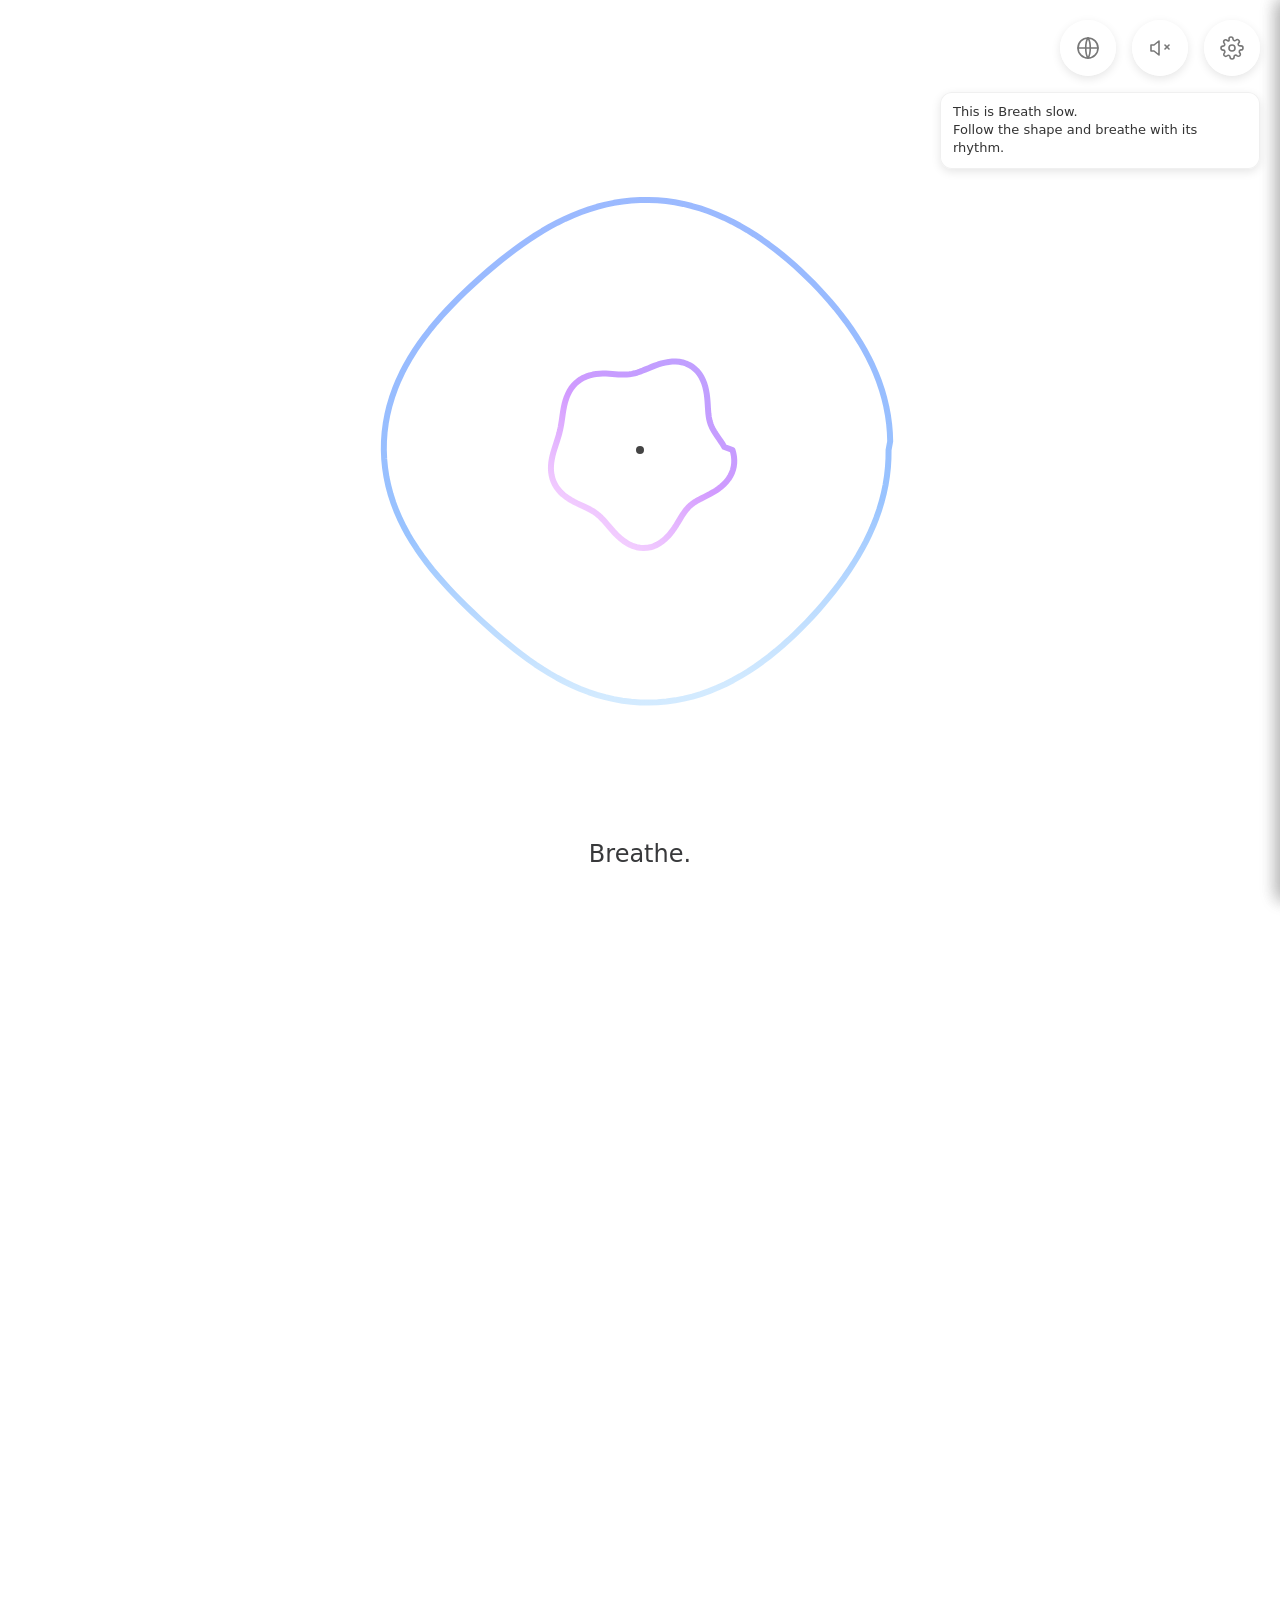
==== index.html @ 5f93c227 "Update GitHub link in footer" ====
<!DOCTYPE html>
<!-- BreathSlow by Alena Savchenko | APP_VERSION: 1.01.01 -->
<html lang="en">
<head>
  <meta charset="UTF-8">
  <meta http-equiv="Content-Security-Policy" content="default-src 'self'; base-uri 'self'; object-src 'none'; script-src 'self' https://breathe-slow.app 'sha256-j3PZd+RSrgcG5TVnEuK0yQ0I3qrVEpvuKPFaSRH3eew='; style-src 'self' https://breathe-slow.app; img-src 'self' data:; font-src 'self'; media-src 'self'; connect-src 'self'; form-action 'self'; frame-src 'none'; worker-src 'self'">

  <meta name="viewport" content="width=device-width, initial-scale=1.0">

  <meta name="theme-color" content="#ffffff">
  <link rel="stylesheet" href="./assets/css/styles.css">
  <link rel="prefetch" href="./i18n/en/messages.txt" crossorigin>
  <link rel="prefetch" href="./i18n/en/ui.txt" crossorigin>

  <link rel="icon" href="./favicon.ico" sizes="any">
  <link rel="icon" type="image/svg+xml" href="./icon.svg">
  <link rel="icon" type="image/png" sizes="32x32" href="./favicon-32x32.png">
  <link rel="apple-touch-icon" sizes="180x180" href="./apple-touch-icon.png">
  <link rel="icon" type="image/png" sizes="192x192" href="./android-chrome-192x192.png">

<title>Breath slow – Calm Down Now with Guided Breathing</title>

<meta name="description" content="Free breathing app to help you feel calm during panic, stress, or anxiety. Available in multiple languages. Follow the circles and breathe slowly.">

<meta name="keywords" content="breathe online, online breathing tool, calm down now, calm panic attack, stop panic attack, help with panic attack, breathing for anxiety, anxiety attack breathing exercise, slow breathing exercise, deep breathing exercise, guided breathing, grounding exercise, calm breathing app, regulate nervous system, how to stop hyperventilating, relax quickly, breathing circle, box breathing, 4-7-8 breathing, stress relief breathing">

<meta property="og:type" content="website">
<meta property="og:title" content="Breath slow – Calm Down Now with Guided Breathing">
<meta property="og:description" content="Free breathing app to help you feel calm during panic, stress, or anxiety. Available in multiple languages. Follow the circles and breathe slowly.">
<meta property="og:url" content="https://breathe-slow.app/">
<meta property="og:image" content="https://breathe-slow.app/assets/preview/OG-preview.png">
<meta property="og:image:alt" content="Breath slow app preview with guided breathing circles">
<meta property="og:site_name" content="Breath slow">
<meta property="og:locale" content="en_US">

<link rel="canonical" href="https://breathe-slow.app/">

<meta name="twitter:card" content="summary_large_image">
<meta name="twitter:title" content="Breath slow – Calm Down Now with Guided Breathing">
<meta name="twitter:description" content="Free breathing app to help you feel calm during panic, stress, or anxiety. Available in multiple languages. Follow the circles and breathe slowly.">
<meta name="twitter:image" content="https://breathe-slow.app/assets/preview/OG-preview.png">
<meta name="twitter:image:alt" content="Breath slow app preview with guided breathing circles">

<script type="application/ld+json">
{"@context":"https://schema.org","@type":"WebSite","name":"Breath slow","url":"https://breathe-slow.app/","description":"Simple browser breathing app to help calm down, steady breathing, and reduce extra stimulation.","inLanguage":["en","ru","uk","de"]}
</script>

</head>

<body>

  <!-- Кнопка выбора языка -->
  <button id="langToggle" class="lang-toggle" aria-label="Choose language" type="button">
    <svg width="24" height="24" viewBox="0 0 24 24"
         fill="none" stroke-linecap="round" stroke-linejoin="round">
      <circle cx="12" cy="12" r="10"/>
      <line x1="2" y1="12" x2="22" y2="12"/>
      <path d="M12 2c3 4 3 16 0 20"/>
      <path d="M12 2c-3 4-3 16 0 20"/>
    </svg>
  </button>

  <!-- Кнопка музыки -->
  <button id="musicToggle" class="music-toggle" aria-label="Enable music" aria-pressed="false" type="button">
    <svg class="music-icon-off" width="24" height="24" viewBox="0 0 24 24"
         fill="none" stroke-linecap="round" stroke-linejoin="round" aria-hidden="true">
      <path d="M11 5 6 9H3v6h3l5 4z"/>
      <line x1="17" y1="9" x2="21" y2="13"/>
      <line x1="21" y1="9" x2="17" y2="13"/>
    </svg>
    <svg class="music-icon-on" width="24" height="24" viewBox="0 0 24 24"
         fill="none" stroke-linecap="round" stroke-linejoin="round" aria-hidden="true">
      <path d="M11 5 6 9H3v6h3l5 4z"/>
      <path d="M15 9a5 5 0 0 1 0 6"/>
      <path d="M18.5 6.5a9 9 0 0 1 0 11"/>
    </svg>
  </button>

  <!-- Кнопка настроек -->
  <button id="settingsToggle" class="settings-toggle" aria-label="Settings" type="button">
    <svg width="24" height="24" viewBox="0 0 24 24"
         fill="none" stroke-linecap="round" stroke-linejoin="round">
      <circle cx="12" cy="12" r="3"/>
      <path d="M19.4 15a1.65 1.65 0 0 0 .33 1.82l.06.06a2 2 0 1 1-2.83 2.83l-.06-.06a1.65 1.65 0 0 0-1.82-.33 1.65 1.65 0 0 0-1 1.51V21a2 2 0 1 1-4 0v-.09a1.65 1.65 0 0 0-1-1.51 1.65 1.65 0 0 0-1.82.33l-.06.06a2 2 0 1 1-2.83-2.83l.06-.06a1.65 1.65 0 0 0 .33-1.82 1.65 1.65 0 0 0-1.51-1H3a2 2 0 1 1 0-4h.09a1.65 1.65 0 0 0 1.51-1 1.65 1.65 0 0 0-.33-1.82l-.06-.06a2 2 0 1 1 2.83-2.83l.06.06a1.65 1.65 0 0 0 1.82.33A1.65 1.65 0 0 0 9 3.09V3a2 2 0 1 1 4 0v.09a1.65 1.65 0 0 0 1 1.51 1.65 1.65 0 0 0 1.82-.33l.06-.06a2 2 0 1 1 2.83 2.83l-.06.06a1.65 1.65 0 0 0-.33 1.82 1.65 1.65 0 0 0 1.51 1H21a2 2 0 1 1 0 4h-.09a1.65 1.65 0 0 0-1.51 1Z"/>
    </svg>
  </button>

  <div id="tutorialHint" class="keyboard-hint is-hidden" role="status" aria-live="polite">
    <p id="i18n-tutorial-hint">
      This is Breath slow. Follow the shape and breathe with its rhythm.
    </p>
  </div>

  <!-- Шторка выбора языка -->
  <aside id="langPanel" class="settings-panel" aria-hidden="true" inert aria-labelledby="i18n-language-title">
    <header class="settings-header">
      <h2 id="i18n-language-title">Language</h2>
      <button id="langClose" class="settings-close" type="button">✕</button>
    </header>
    <div class="settings-content">
      <p id="i18n-language-hint" class="lang-hint">
        Choose interface language:
      </p>
      <ul id="langList" class="lang-list"></ul>
    </div>
  </aside>

  <!-- Шторка настроек -->
  <aside id="settingsPanel" class="settings-panel" aria-hidden="true" inert aria-labelledby="i18n-settings-title">
    <header class="settings-header">
      <h2 id="i18n-settings-title">Settings</h2>
      <button id="settingsClose" class="settings-close" type="button">✕</button>
    </header>
    <div class="settings-content">
      <h3 id="i18n-settings-breathingSpeed-title">Breathing speed</h3>

      <label for="speedSlider" class="slider-label">
        <span id="i18n-settings-breathsPerMinute-label">
          Breaths per minute:
        </span>
        <span id="speedValue">6</span>
      </label>

      <input
        id="speedSlider"
        type="range"
        min="4"
        max="12"
        step="1"
        value="6"
        class="slider"
      >

      <p id="i18n-settings-breathsPerMinute-hint" class="slider-hint">
        Slow breathing (4–12 breaths/min) helps the nervous system calm down.<br>
        Watch the circles and move the slider until the rhythm feels comfortable.
      </p>

      <hr>

      <h3 id="i18n-settings-theme-title">Dark theme</h3>

      <div class="theme-row">
        <label class="theme-switch">
          <input id="themeToggle" type="checkbox">
          <span class="theme-switch-slider" aria-hidden="true"></span>
        </label>
      </div>

      <p id="i18n-settings-theme-hint" class="slider-hint">
        Dark theme lowers screen brightness and is more comfortable in low light.
      </p>

      <hr>

      <details id="accessibilitySettings" class="other-settings">
        <summary id="i18n-settings-accessibility-title">Special needs</summary>

        <div class="other-settings-content">
          <h3 id="i18n-settings-highContrast-title">High contrast mode</h3>

          <div class="theme-row">
            <label class="theme-switch">
              <input id="highContrastToggle" type="checkbox">
              <span class="theme-switch-slider" aria-hidden="true"></span>
            </label>
          </div>

          <p id="i18n-settings-highContrast-hint" class="slider-hint">
            Improves readability with stronger text and UI contrast.
          </p>

          <h3 id="i18n-settings-largeText-title">Large text</h3>

          <div class="theme-row">
            <label class="theme-switch">
              <input id="largeTextToggle" type="checkbox">
              <span class="theme-switch-slider" aria-hidden="true"></span>
            </label>
          </div>

          <p id="i18n-settings-largeText-hint" class="slider-hint">
            Increases text size while keeping layout readable on all screens.
          </p>

          <h3 id="i18n-settings-noGradients-title">Disable gradients</h3>

          <div class="theme-row">
            <label class="theme-switch">
              <input id="noGradientsToggle" type="checkbox">
              <span class="theme-switch-slider" aria-hidden="true"></span>
            </label>
          </div>

          <p id="i18n-settings-noGradients-hint" class="slider-hint">
            Quotes switch without fill effect, and canvas lines become solid color.
          </p>

          <h3 id="i18n-settings-bionicFont-title">Bionic font</h3>

          <div class="theme-row">
            <label class="theme-switch">
              <input id="bionicFontToggle" type="checkbox">
              <span class="theme-switch-slider" aria-hidden="true"></span>
            </label>
          </div>

          <p id="i18n-settings-bionicFont-hint" class="slider-hint">
            Applies a bionic-friendly reading font to all site text, including quotes and settings.
          </p>
        </div>
      </details>

      <hr>

      <details id="otherSettings" class="other-settings">
        <summary id="i18n-settings-other-title">Other settings</summary>

        <div class="other-settings-content">
          <h3 id="i18n-settings-musicVolume-title">Music volume</h3>

          <label for="musicVolumeSlider" class="slider-label">
            <span id="i18n-settings-musicVolume-label">Volume:</span>
            <span id="musicVolumeValue">0%</span>
          </label>

          <input
            id="musicVolumeSlider"
            type="range"
            min="0"
            max="100"
            step="1"
            value="0"
            class="slider"
          >

          <p id="i18n-settings-musicVolume-hint" class="slider-hint">
            At 0% music is off.
          </p>

          <h3 id="i18n-settings-quoteCycles-title">Quote change speed</h3>

          <label for="quoteCyclesSlider" class="slider-label">
            <span id="i18n-settings-quoteCycles-label">Cycles per quote:</span>
            <span id="quoteCyclesValue">2</span>
          </label>

          <input
            id="quoteCyclesSlider"
            type="range"
            min="1"
            max="5"
            step="1"
            value="2"
            class="slider"
          >

          <p id="i18n-settings-quoteCycles-hint" class="slider-hint">
            Number of breathing cycles before switching to the next quote.
          </p>

          <h3 id="i18n-settings-lineWidth-title">Line thickness</h3>

          <label for="lineWidthSlider" class="slider-label">
            <span id="i18n-settings-lineWidth-label">Canvas line width:</span>
            <span id="lineWidthValue">6</span>
          </label>

          <input
            id="lineWidthSlider"
            type="range"
            min="2"
            max="28"
            step="1"
            value="6"
            class="slider"
          >

          <p id="i18n-settings-lineWidth-hint" class="slider-hint">
            Adjust the thickness of both breathing lines.
          </p>

          <h3 id="i18n-settings-tutorialReplay-title">Quick tutorial</h3>

          <div class="theme-row">
            <button id="tutorialReplayButton" class="tutorial-replay-button" type="button">
              Show quick tutorial again
            </button>
          </div>

          <p id="i18n-settings-tutorialReplay-hint" class="slider-hint">
            Replays short first-visit tips.
          </p>

        </div>
      </details>
    </div>
  </aside>

  <!-- Общий полупрозрачный фон под шторками -->
  <div id="settingsBackdrop" class="settings-backdrop"></div>

  <main id="mainContent">
    <!-- Canvas -->
    <canvas id="breathCanvas"></canvas>

    <audio id="bgMusic" preload="none" loop>
      <source src="./assets/audio/music/ambient-loop-120s-fade_64k.opus" type="audio/ogg; codecs=opus">
      <source src="./assets/audio/music/ambient-loop-120s-fade_128k.mp3" type="audio/mpeg">
    </audio>

    <!-- Цитаты под анимацией -->
    <div id="breathText" class="breath-text">Breathe…</div>

    <!-- Нижний блок -->
    <div class="description">
      <h1 id="i18n-description-title">About</h1>
      <p id="i18n-description-body">
        Breath Slow is a simple breathing practice app that opens directly in your browser with no installation or sign-up.
        It is made for moments when you need to slow down, steady your breath, and reduce extra stimulation.
        All settings are saved only on your device, and the interface can be adjusted to your needs: rhythm, visuals, music, and accessibility options.
        This is a supportive self-help tool, not a medical service.
      </p>
    </div>
  </main>

  <footer class="app-footer">
    <span id="i18n-footer-created-by">Created by Alena Savchenko</span> ·
    <a id="i18n-footer-view-github" href="https://github.com/alena-savchenko/breathe" target="_blank" rel="noopener noreferrer">View on GitHub</a>
  </footer>

  <!-- JS: сначала анимация, потом UI / i18n -->
  <script defer src="./assets/js/breath.js"></script>
  <script defer src="./assets/js/script.js"></script>

</body>
</html>
---- assets/css/styles.css ----
@font-face {
  font-family: 'Fast Sans';
  src: url('../fonts/fast-font/Fast_Sans.ttf') format('truetype');
  font-style: normal;
  font-weight: 100 900;
  font-display: swap;
}

:root {
  --app-font-family: system-ui, -apple-system, BlinkMacSystemFont, "Segoe UI", sans-serif;
  --page-bg: #ffffff;
  --text-main: #444;
  --text-strong: #333;
  --text-muted: #4c5669;

  --control-bg: rgba(255, 255, 255, 0.92);
  --control-bg-hover: rgba(255, 255, 255, 1);
  --control-icon: #777;
  --control-shadow: 0 3px 10px rgba(0, 0, 0, 0.10);

  --backdrop-bg: rgba(0, 0, 0, 0.12);
  --panel-bg: #f7f7f7;
  --panel-shadow: -4px 0 16px rgba(0, 0, 0, 0.18);
  --panel-divider: rgba(0, 0, 0, 0.06);

  --lang-btn-bg: #ffffff;
  --lang-btn-border: rgba(0, 0, 0, 0.08);
  --lang-btn-active-bg: #e6ecff;
  --lang-btn-active-border: #4a7bff;

  --slider-track: #ddd;
  --slider-thumb: #666;
  --hr-color: #e0e0e0;

  --switch-off-bg: #d7d7d7;
  --switch-on-bg: #4a7bff;
  --switch-thumb: #ffffff;

  --other-settings-bg: #f1f3f7;

  --quote-base: #38393b;
  --quote-fill-blue: #4f8dff;
  --quote-fill-violet: #8a59ff;
}

body.theme-dark {
  --page-bg: #10141d;
  --text-main: #d8dde8;
  --text-strong: #ecf1ff;
  --text-muted: #c4cde0;

  --control-bg: rgba(23, 30, 43, 0.88);
  --control-bg-hover: rgba(30, 39, 55, 0.96);
  --control-icon: #c8d4f4;
  --control-shadow: 0 3px 14px rgba(0, 0, 0, 0.35);

  --backdrop-bg: rgba(0, 0, 0, 0.35);
  --panel-bg: #181f2c;
  --panel-shadow: -4px 0 16px rgba(0, 0, 0, 0.4);
  --panel-divider: rgba(255, 255, 255, 0.08);

  --lang-btn-bg: #1f2838;
  --lang-btn-border: rgba(255, 255, 255, 0.14);
  --lang-btn-active-bg: rgba(74, 123, 255, 0.2);
  --lang-btn-active-border: #82a3ff;

  --slider-track: #394862;
  --slider-thumb: #bfc9de;
  --hr-color: #2a3548;

  --switch-off-bg: #4c5d7a;
  --switch-on-bg: #82a3ff;
  --other-settings-bg: #242d3d;
  --quote-base: #d7deeb;
  --quote-fill-blue: #7ab0ff;
  --quote-fill-violet: #b38cff;
}

body.high-contrast {
  --text-main: #1c1c1c;
  --text-strong: #000000;
  --text-muted: #202020;
  --control-bg: #ffffff;
  --control-bg-hover: #ffffff;
  --control-icon: #000000;
  --panel-bg: #ffffff;
  --panel-divider: rgba(0, 0, 0, 0.26);
  --lang-btn-bg: #ffffff;
  --lang-btn-border: rgba(0, 0, 0, 0.45);
  --lang-btn-active-bg: #e6edff;
  --lang-btn-active-border: #1a43c4;
  --slider-track: #9f9f9f;
  --slider-thumb: #111111;
  --hr-color: rgba(0, 0, 0, 0.28);
  --switch-off-bg: #777777;
  --switch-on-bg: #1a43c4;
  --other-settings-bg: #f3f6ff;
  --quote-base: #111111;
  --quote-fill-blue: #0045d8;
  --quote-fill-violet: #3f1cb0;
}

body.theme-dark.high-contrast {
  --text-main: #f2f6ff;
  --text-strong: #ffffff;
  --text-muted: #f2f6ff;
  --control-bg: #0a0d13;
  --control-bg-hover: #111623;
  --control-icon: #ffffff;
  --panel-bg: #0a0d13;
  --panel-divider: rgba(255, 255, 255, 0.38);
  --lang-btn-bg: #0a0d13;
  --lang-btn-border: rgba(255, 255, 255, 0.5);
  --lang-btn-active-bg: #1a2f6f;
  --lang-btn-active-border: #8fb2ff;
  --slider-track: #7d8596;
  --slider-thumb: #ffffff;
  --hr-color: rgba(255, 255, 255, 0.35);
  --switch-off-bg: #7a7a7a;
  --switch-on-bg: #8fb2ff;
  --other-settings-bg: #16203a;
  --quote-base: #ffffff;
  --quote-fill-blue: #8fb2ff;
  --quote-fill-violet: #c3a6ff;
}

html,
body {
  margin: 0;
  padding: 0;
  width: 100%;
  height: 100%;
  overflow-x: hidden;
  background: var(--page-bg);
  font-family: var(--app-font-family);
  color: var(--text-strong);
}

body,
button,
input,
select,
textarea {
  font-family: var(--app-font-family);
}

body.bionic-font {
  --app-font-family: 'Fast Sans', system-ui, -apple-system, BlinkMacSystemFont, "Segoe UI", sans-serif;
}

body {
  position: relative;
}

/* Текст над анимацией */
.breath-text {
  position: absolute;
  left: 50%;
  bottom: 28px;
  transform: translateX(-50%);
  width: min(1200px, 90vw);
  --fill-softness: 8%;
  text-align: center;
  font-size: 24px;
  line-height: 1.5;
  --fill: 1%;
  color: var(--quote-base);
  background-image: linear-gradient(
    to right,
    var(--quote-fill-blue) 0,
    var(--quote-fill-violet) var(--fill),
    var(--quote-base) calc(var(--fill) + var(--fill-softness)),
    var(--quote-base) 100%
  );
  -webkit-background-clip: text;
  background-clip: text;
  -webkit-text-fill-color: transparent;
  opacity: 1;
  transition: opacity 1s ease;
  pointer-events: auto;
  user-select: text;
  -webkit-user-select: text;
  padding: 0;
  box-sizing: border-box;
  z-index: 5;
}

.lang-toggle:focus-visible,
.music-toggle:focus-visible,
.settings-toggle:focus-visible,
.settings-close:focus-visible,
.lang-button:focus-visible,
.other-settings summary:focus-visible,
.slider:focus-visible,
.tutorial-replay-button:focus-visible {
  outline: 3px solid var(--switch-on-bg);
  outline-offset: 3px;
}

.theme-switch:focus-within .theme-switch-slider {
  outline: 3px solid var(--switch-on-bg);
  outline-offset: 2px;
}

body.no-gradients .breath-text {
  background-image: none;
  -webkit-text-fill-color: currentColor;
}

canvas {
  display: block;
  touch-action: none;
}

/* Одинаковые кнопки (язык и настройки) */
.lang-toggle,
.music-toggle,
.settings-toggle {
  position: absolute;
  top: 20px;
  z-index: 20;

  width: 56px;
  height: 56px;
  border-radius: 999px;
  border: none;

  background: var(--control-bg);
  box-shadow: var(--control-shadow);

  display: flex;
  align-items: center;
  justify-content: center;

  padding: 0;
  cursor: pointer;
  backdrop-filter: blur(6px);
}

.lang-toggle:hover,
.music-toggle:hover,
.settings-toggle:hover {
  background: var(--control-bg-hover);
}

.lang-toggle:active,
.music-toggle:active,
.settings-toggle:active {
  transform: scale(0.94);
}

/* Светлые иконки */
.lang-toggle svg,
.music-toggle svg,
.settings-toggle svg {
  stroke: var(--control-icon);
  stroke-width: 1.6;
}

/* Позиции */
.settings-toggle {
  right: 20px;
}

.music-toggle {
  right: 92px;
}

.lang-toggle {
  right: 164px;
}

.keyboard-hint {
  position: absolute;
  top: 92px;
  right: 20px;
  z-index: 19;
  width: min(320px, 42vw);
  background: var(--control-bg);
  color: var(--text-strong);
  border: 1px solid var(--panel-divider);
  border-radius: 12px;
  padding: 10px 12px;
  box-shadow: var(--control-shadow);
  backdrop-filter: blur(6px);
  box-sizing: border-box;
  opacity: 0;
  transform: translateY(-6px);
  transition: opacity 1.35s ease, transform 1.35s ease;
  pointer-events: none;
}

.keyboard-hint.is-visible {
  opacity: 1;
  transform: translateY(0);
}

.keyboard-hint.is-hidden {
  opacity: 0;
  transform: translateY(-6px);
  pointer-events: none;
}

.keyboard-hint p {
  margin: 0;
  font-size: 13px;
  line-height: 1.4;
}

.music-icon-on {
  display: none;
}

.music-toggle.is-on .music-icon-off {
  display: none;
}

.music-toggle.is-on .music-icon-on {
  display: block;
}

/* Бекдроп под шторками */
.settings-backdrop {
  position: fixed;
  inset: 0;
  background: var(--backdrop-bg);
  opacity: 0;
  pointer-events: none;
  transition: opacity 0.2s ease;
  z-index: 15;
}

.settings-backdrop.visible {
  opacity: 1;
  pointer-events: auto;
}

/* Шторки справа */
.settings-panel {
  position: fixed;
  top: 0;
  right: 0;
  height: 100%;
  width: min(320px, 80vw);
  background: var(--panel-bg);
  box-shadow: var(--panel-shadow);
  transform: translateX(100%);
  transition: transform 0.25s ease;
  z-index: 20;
  display: flex;
  flex-direction: column;
}

.settings-panel.open {
  transform: translateX(0);
}

.settings-header {
  display: flex;
  align-items: center;
  justify-content: space-between;
  padding: 16px 16px 8px;
  border-bottom: 1px solid var(--panel-divider);
}

.settings-header h2 {
  font-size: 18px;
  margin: 0;
  color: var(--text-strong);
}

.settings-close {
  border: none;
  background: transparent;
  cursor: pointer;
  font-size: 18px;
  padding: 4px 8px;
  color: var(--text-main);
}

.settings-content {
  padding: 16px;
  font-size: 14px;
  line-height: 1.5;
  color: var(--text-main);
  overflow-y: auto;
  scrollbar-gutter: stable both-edges;
}

/* Языковой список */
.lang-hint {
  font-size: 13px;
  margin-bottom: 12px;
  color: var(--text-muted);
}

.lang-list {
  list-style: none;
  margin: 0;
  padding: 0;
}

.lang-list li {
  margin-bottom: 8px;
}

.lang-button {
  width: 100%;
  text-align: left;
  border-radius: 999px;
  border: 1px solid var(--lang-btn-border);
  background: var(--lang-btn-bg);
  color: var(--text-main);
  padding: 8px 12px;
  cursor: pointer;
  font-size: 14px;

  display: flex;
  align-items: center;
  justify-content: space-between;
}

.lang-button span.code {
  font-size: 12px;
  opacity: 0.92;
}

.lang-button.active {
  border-color: var(--lang-btn-active-border);
  background: var(--lang-btn-active-bg);
  font-weight: 600;
}

/* Заголовок */
.settings-content h3 {
  margin-top: 0;
  margin-bottom: 12px;
  font-size: 16px;
}

/* Ползунок */
.slider-label {
  margin-bottom: 6px;
  font-size: 14px;
  color: var(--text-strong);
}

#speedValue {
  font-weight: 600;
}

.slider {
  width: 100%;
  margin-bottom: 10px;
  appearance: none;
  height: 6px;
  border-radius: 4px;
  background: var(--slider-track);
  outline: none;
  cursor: pointer;
}

.slider::-webkit-slider-thumb {
  appearance: none;
  width: 18px;
  height: 18px;
  border-radius: 50%;
  background: var(--slider-thumb);
  cursor: pointer;
}

.slider::-moz-range-thumb {
  width: 18px;
  height: 18px;
  border-radius: 50%;
  background: var(--slider-thumb);
  cursor: pointer;
}

.slider-hint {
  font-size: 12px;
  color: var(--text-muted);
  margin: 8px 0 20px;
  line-height: 1.4;
}

.settings-content hr {
  border: 0;
  height: 1px;
  background: var(--hr-color);
  margin: 20px 0;
}

.other-settings {
  border: 1px solid var(--panel-divider);
  border-radius: 12px;
  background: var(--other-settings-bg);
  padding: 0 12px 8px;
  margin-bottom: 10px;
}

.other-settings summary {
  list-style: none;
  cursor: pointer;
  font-size: 15px;
  font-weight: 600;
  color: var(--text-strong);
  padding: 12px 0;
}

.other-settings summary::-webkit-details-marker {
  display: none;
}

.other-settings summary::after {
  content: '▾';
  float: right;
  opacity: 0.8;
  transition: transform 0.2s ease;
}

.other-settings[open] summary::after {
  transform: rotate(180deg);
}

.other-settings-content {
  padding-bottom: 4px;
}

.other-settings-content h3 {
  margin-top: 8px;
}

.theme-row {
  display: flex;
  align-items: center;
  justify-content: flex-start;
  gap: 12px;
  margin-top: 2px;
  margin-bottom: 8px;
  color: var(--text-strong);
  font-size: 14px;
}

.tutorial-replay-button {
  border: 1px solid var(--lang-btn-border);
  background: var(--lang-btn-bg);
  color: var(--text-main);
  border-radius: 999px;
  padding: 8px 12px;
  font-size: 13px;
  line-height: 1.2;
  cursor: pointer;
  transition: background 0.2s ease, border-color 0.2s ease;
}

.tutorial-replay-button:hover {
  background: var(--lang-btn-active-bg);
  border-color: var(--lang-btn-active-border);
}

.theme-switch {
  position: relative;
  width: 48px;
  height: 28px;
  display: inline-block;
}

.theme-switch input {
  position: absolute;
  inset: 0;
  opacity: 0;
  width: 100%;
  height: 100%;
  margin: 0;
  cursor: pointer;
}

.theme-switch-slider {
  position: absolute;
  inset: 0;
  background: var(--switch-off-bg);
  border-radius: 999px;
  cursor: pointer;
  transition: background 0.2s ease;
}

.theme-switch-slider::before {
  content: "";
  position: absolute;
  width: 20px;
  height: 20px;
  left: 4px;
  top: 4px;
  border-radius: 50%;
  background: var(--switch-thumb);
  transition: transform 0.2s ease;
}

.theme-switch input:checked + .theme-switch-slider {
  background: var(--switch-on-bg);
}

.theme-switch input:checked + .theme-switch-slider::before {
  transform: translateX(20px);
}

.theme-switch input:focus-visible + .theme-switch-slider {
  outline: 2px solid var(--switch-on-bg);
  outline-offset: 2px;
}

/* Нижний блок */
.description {
  margin-top: 100vh;
  padding: 40px 16px 80px;
  max-width: 700px;
  box-sizing: border-box;
  color: var(--text-main);
  font-size: 16px;
  line-height: 1.6;
}

.description h1 {
  font-size: 28px;
  margin-bottom: 16px;
}

.description p {
  margin: 0 0 12px;
}

.app-footer {
  margin: 0;
  padding: 10px 16px 22px;
  width: 100%;
  box-sizing: border-box;
  text-align: center;
  font-size: 12px;
  line-height: 1.45;
  color: var(--text-muted);
  opacity: 0.82;
}

.app-footer a {
  color: inherit;
  text-decoration-color: currentColor;
}

.app-footer a:hover,
.app-footer a:focus-visible {
  opacity: 1;
}

body.large-text .settings-header h2 {
  font-size: 20px;
}

body.large-text .settings-content {
  font-size: 16px;
  line-height: 1.6;
}

body.large-text .settings-content h3 {
  font-size: 18px;
}

body.large-text .slider-label,
body.large-text .lang-button {
  font-size: 16px;
}

body.large-text .tutorial-replay-button {
  font-size: 14px;
}

body.large-text .slider-hint,
body.large-text .lang-hint,
body.large-text .lang-button span.code {
  font-size: 14px;
}

body.large-text .breath-text {
  font-size: clamp(22px, 2.7vw, 30px);
  width: min(1200px, 92vw);
  line-height: 1.55;
}

body.large-text .description {
  font-size: 18px;
  line-height: 1.7;
}

body.large-text .description h1 {
  font-size: 32px;
  line-height: 1.25;
}

/* Адаптивность */
@media (max-width: 480px) {
  .breath-text {
    font-size: 20px;
    width: 90vw;
    bottom: 20px;
  }

  .lang-toggle,
  .music-toggle,
  .settings-toggle {
    width: 52px;
    height: 52px;
    top: 16px;
  }

  .settings-toggle {
    right: 16px;
  }

  .music-toggle {
    right: 84px;
  }

  .lang-toggle {
    right: 152px;
  }

  .keyboard-hint {
    top: 80px;
    right: 16px;
    width: min(250px, 44vw);
    padding: 9px 10px;
  }

  .keyboard-hint p {
    font-size: 12px;
  }

  .description {
    padding: 32px 16px 64px;
  }

  .app-footer {
    font-size: 11px;
  }

  body.large-text .settings-panel {
    width: min(360px, 92vw);
  }

  body.large-text .breath-text {
    font-size: clamp(20px, 5vw, 24px);
    width: 92vw;
    bottom: 18px;
  }

  body.large-text .description {
    font-size: 17px;
  }

  body.large-text .description h1 {
    font-size: 30px;
  }
}
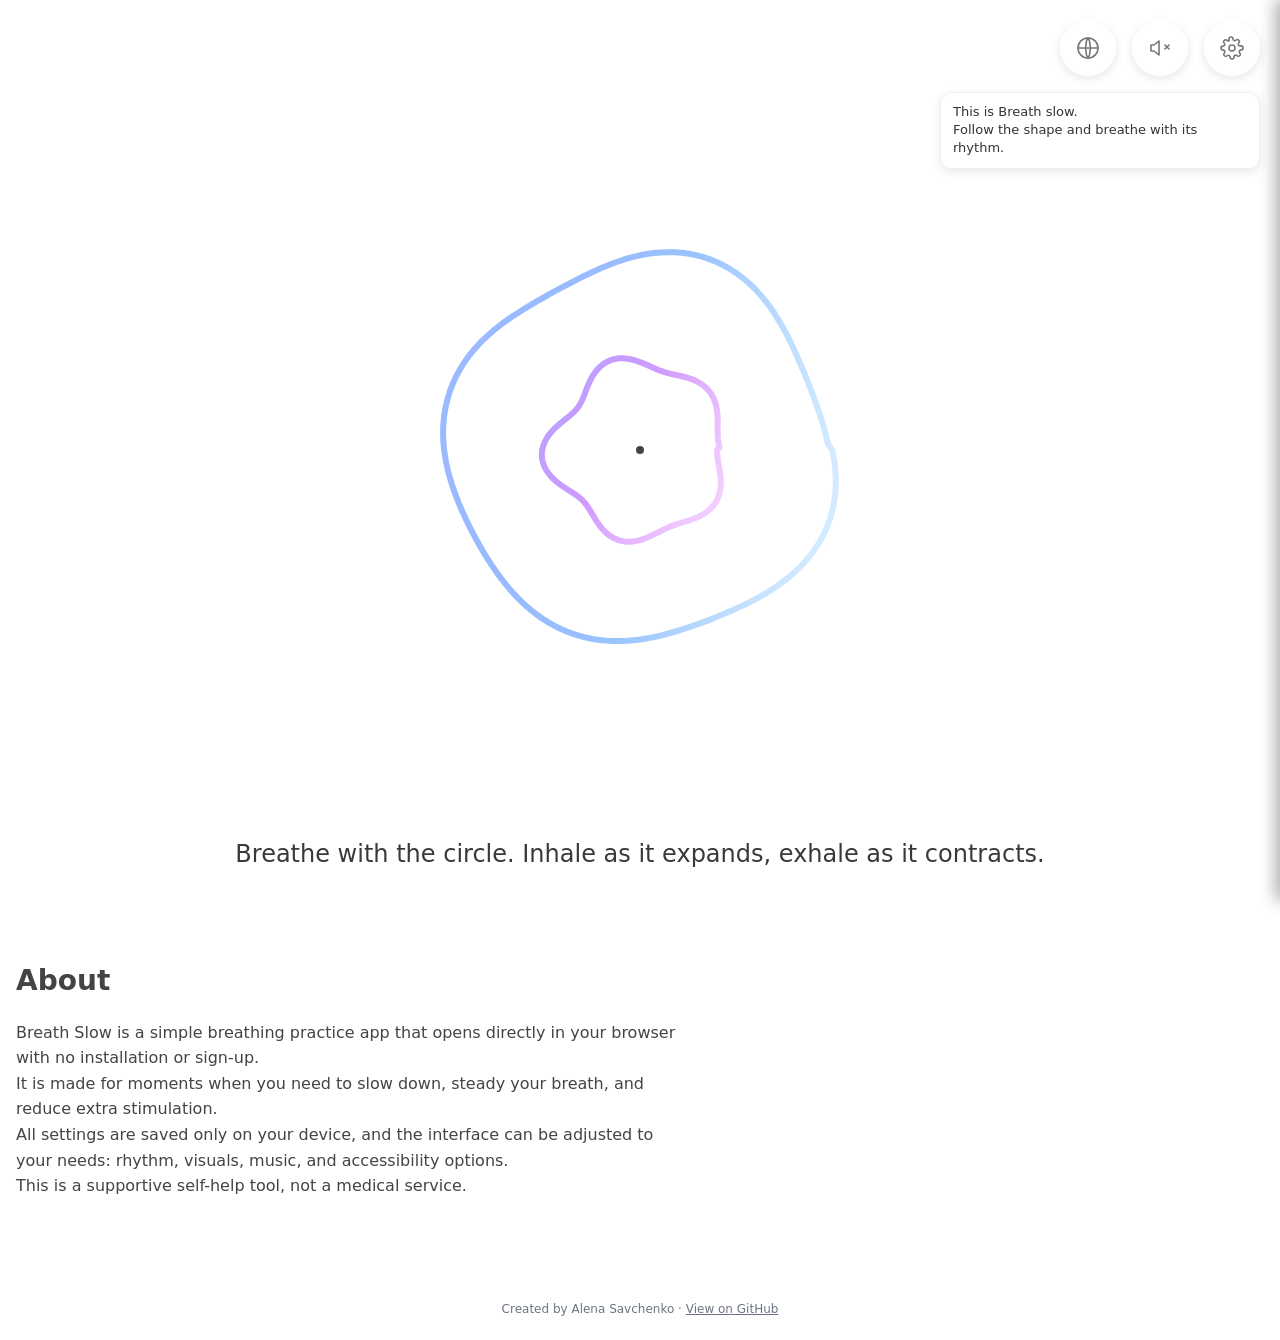
==== commit 3b69a777: "Polish mobile scrolling, breathing accessibility and optional asset caching" ====
--- a/index.html
+++ b/index.html
@@ -22,7 +22,7 @@
 
 <meta name="description" content="Free breathing app to help you feel calm during panic, stress, or anxiety. Available in multiple languages. Follow the circles and breathe slowly.">
 
-<meta name="keywords" content="breathe online, online breathing tool, calm down now, calm panic attack, stop panic attack, help with panic attack, breathing for anxiety, anxiety attack breathing exercise, slow breathing exercise, deep breathing exercise, guided breathing, grounding exercise, calm breathing app, regulate nervous system, how to stop hyperventilating, relax quickly, breathing circle, box breathing, 4-7-8 breathing, stress relief breathing">
+<meta name="keywords" content="breathe online, online breathing tool, calm down now, calm panic attack, stop panic attack, help with panic attack, breathing for anxiety, anxiety attack breathing exercise, slow breathing exercise, deep breathing exercise, guided breathing, grounding exercise, calm breathing app, regulate nervous system, how to stop hyperventilating, relax quickly, breathing circle, stress relief breathing">
 
 <meta property="og:type" content="website">
 <meta property="og:title" content="Breath slow – Calm Down Now with Guided Breathing">
@@ -148,13 +148,13 @@
       </div>
 
       <p id="i18n-settings-theme-hint" class="slider-hint">
-        Dark theme lowers screen brightness and is more comfortable in low light.
+        Dark theme uses darker colors and may feel more comfortable in low light.
       </p>
 
       <hr>
 
       <details id="accessibilitySettings" class="other-settings">
-        <summary id="i18n-settings-accessibility-title">Special needs</summary>
+        <summary id="i18n-settings-accessibility-title">Accessibility</summary>
 
         <div class="other-settings-content">
           <h3 id="i18n-settings-highContrast-title">High contrast mode</h3>
@@ -302,7 +302,11 @@
 
   <main id="mainContent">
     <!-- Canvas -->
-    <canvas id="breathCanvas"></canvas>
+    <div class="breathing-scene">
+    <canvas id="breathCanvas" role="img" aria-label="Guided breathing circle" aria-describedby="breathingDescription"></canvas>
+    <div id="circleInteraction" class="circle-interaction" aria-hidden="true"></div>
+    <p id="breathingDescription" class="visually-hidden">Breathe with the circle. Inhale as it expands, exhale as it contracts.</p>
+    <p id="breathingPhase" class="visually-hidden" role="status" aria-live="polite" aria-atomic="true"></p>
 
     <audio id="bgMusic" preload="none" loop>
       <source src="./assets/audio/music/ambient-loop-120s-fade_64k.opus" type="audio/ogg; codecs=opus">
@@ -310,7 +314,8 @@
     </audio>
 
     <!-- Цитаты под анимацией -->
-    <div id="breathText" class="breath-text">Breathe…</div>
+    <div id="breathText" class="breath-text">Breathe with the circle. Inhale as it expands, exhale as it contracts.</div>
+    </div>
 
     <!-- Нижний блок -->
     <div class="description">
--- a/assets/css/styles.css
+++ b/assets/css/styles.css
@@ -130,7 +130,7 @@
   padding: 0;
   width: 100%;
   height: 100%;
-  overflow-x: hidden;
+  overflow-x: clip;
   background: var(--page-bg);
   font-family: var(--app-font-family);
   color: var(--text-strong);
@@ -209,7 +209,7 @@
 
 canvas {
   display: block;
-  touch-action: none;
+  touch-action: pan-y pinch-zoom;
 }
 
 /* Одинаковые кнопки (язык и настройки) */
@@ -612,7 +612,6 @@
 
 /* Нижний блок */
 .description {
-  margin-top: 100vh;
   padding: 40px 16px 80px;
   max-width: 700px;
   box-sizing: border-box;
@@ -761,3 +760,33 @@
     font-size: 30px;
   }
 }
+
+.breathing-scene { position: relative; }
+.circle-interaction {
+  position: absolute;
+  border-radius: 50%;
+  touch-action: none;
+  user-select: none;
+}
+.visually-hidden {
+  position: absolute;
+  width: 1px;
+  height: 1px;
+  padding: 0;
+  margin: -1px;
+  overflow: hidden;
+  clip-path: inset(50%);
+  white-space: nowrap;
+  border: 0;
+}
+body.reduced-motion *,
+body.reduced-motion *::before,
+body.reduced-motion *::after {
+  animation: none !important;
+  transition: none !important;
+  scroll-behavior: auto !important;
+}
+body.reduced-motion .breath-text {
+  background-image: none;
+  -webkit-text-fill-color: currentColor;
+}
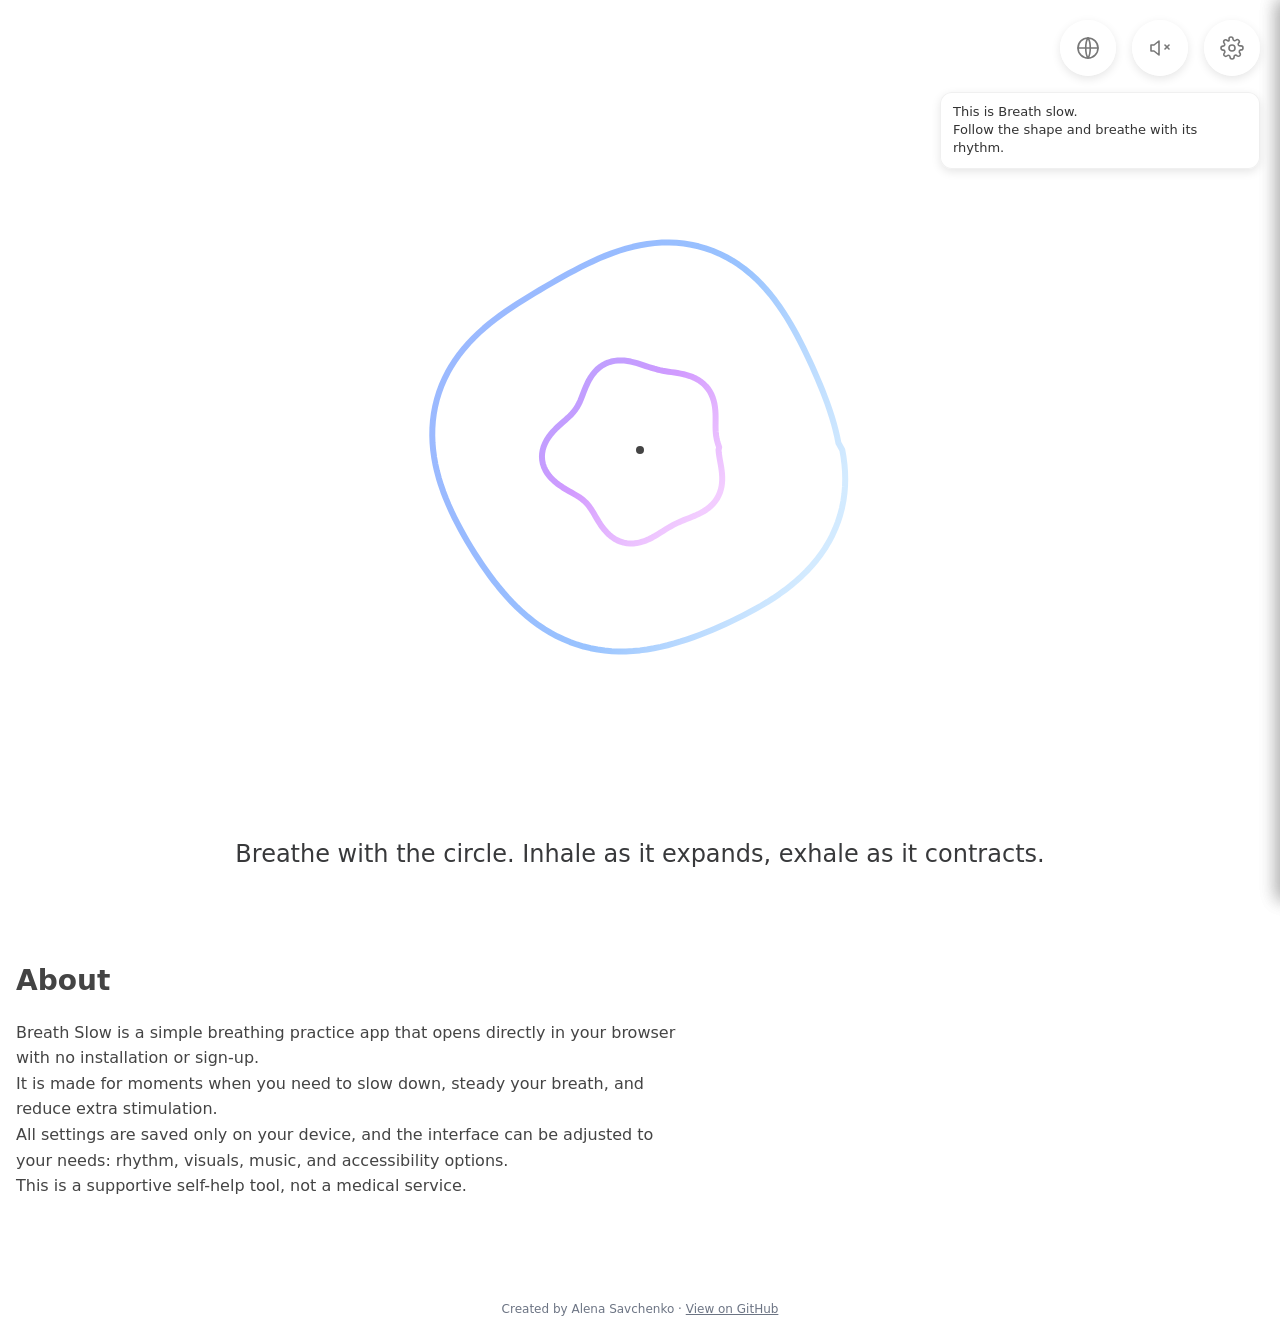
==== commit 1ab6eef7: "Release 1.01.02" ====
--- a/index.html
+++ b/index.html
@@ -1,5 +1,5 @@
 <!DOCTYPE html>
-<!-- BreathSlow by Alena Savchenko | APP_VERSION: 1.01.01 -->
+<!-- BreathSlow by Alena Savchenko | APP_VERSION: 1.01.02 -->
 <html lang="en">
 <head>
   <meta charset="UTF-8">
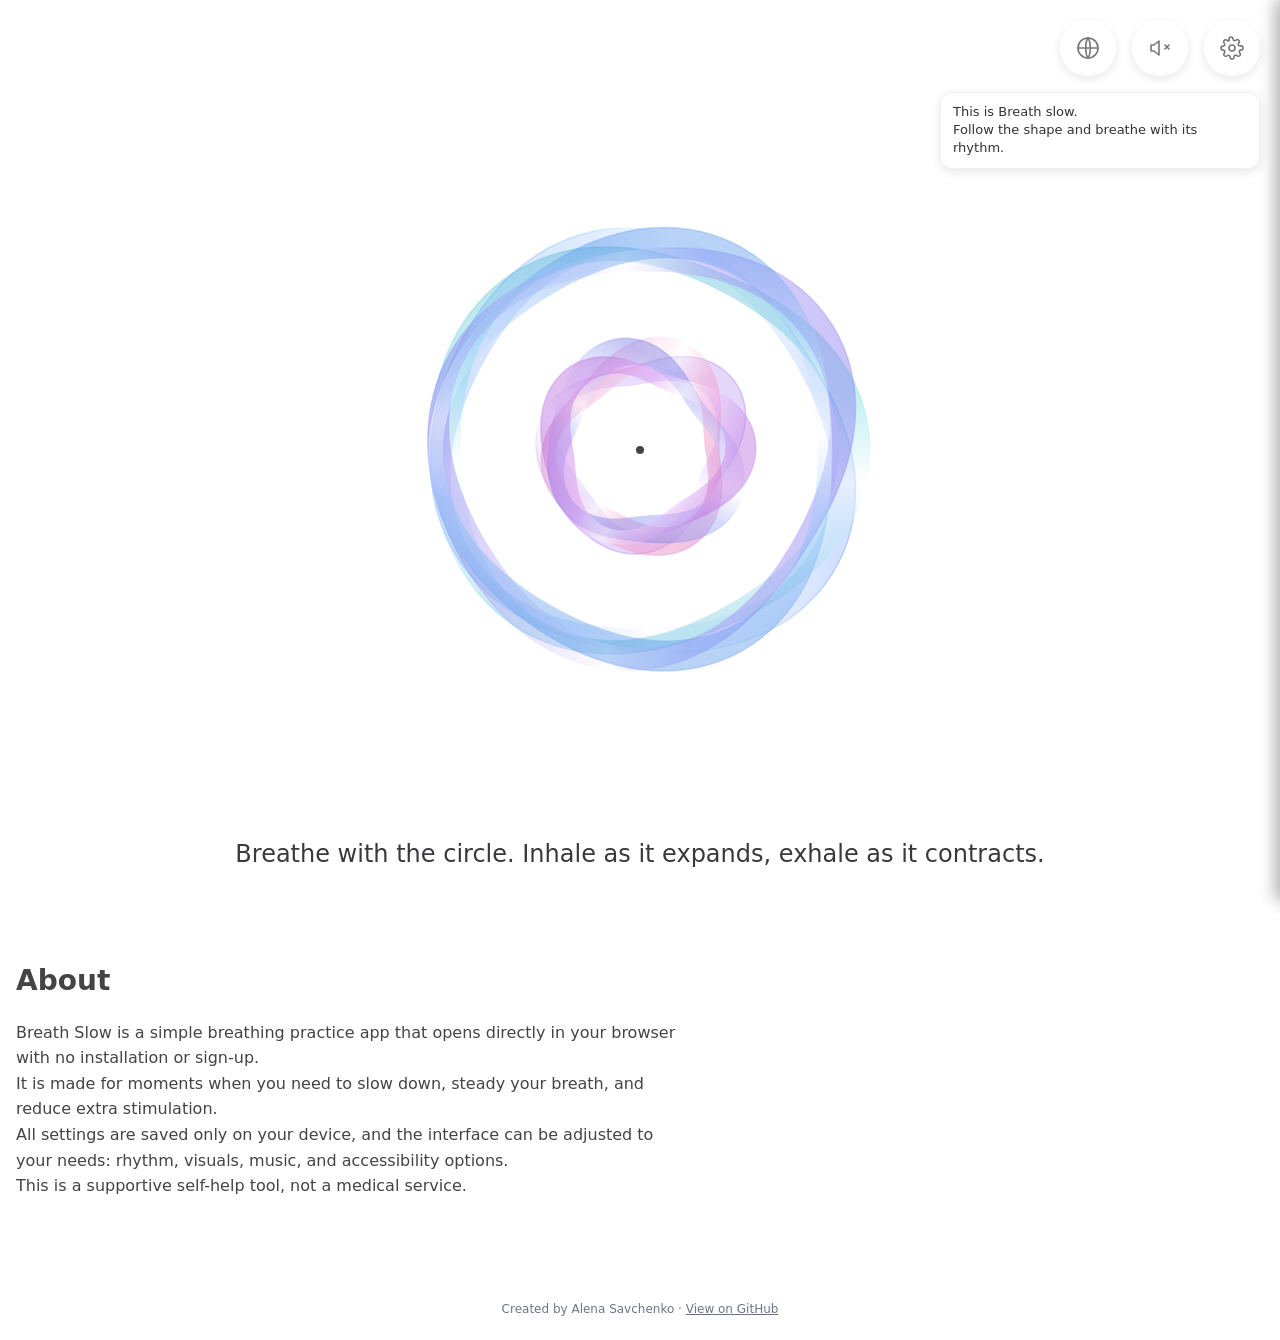
==== commit dc395908: "Enhance breathing visuals and persist controls" ====
--- a/index.html
+++ b/index.html
@@ -95,7 +95,7 @@
   <aside id="langPanel" class="settings-panel" aria-hidden="true" inert aria-labelledby="i18n-language-title">
     <header class="settings-header">
       <h2 id="i18n-language-title">Language</h2>
-      <button id="langClose" class="settings-close" type="button">✕</button>
+      <button id="langClose" class="settings-close" type="button" aria-label="Close language menu">✕</button>
     </header>
     <div class="settings-content">
       <p id="i18n-language-hint" class="lang-hint">
@@ -109,7 +109,7 @@
   <aside id="settingsPanel" class="settings-panel" aria-hidden="true" inert aria-labelledby="i18n-settings-title">
     <header class="settings-header">
       <h2 id="i18n-settings-title">Settings</h2>
-      <button id="settingsClose" class="settings-close" type="button">✕</button>
+      <button id="settingsClose" class="settings-close" type="button" aria-label="Close settings">✕</button>
     </header>
     <div class="settings-content">
       <h3 id="i18n-settings-breathingSpeed-title">Breathing speed</h3>
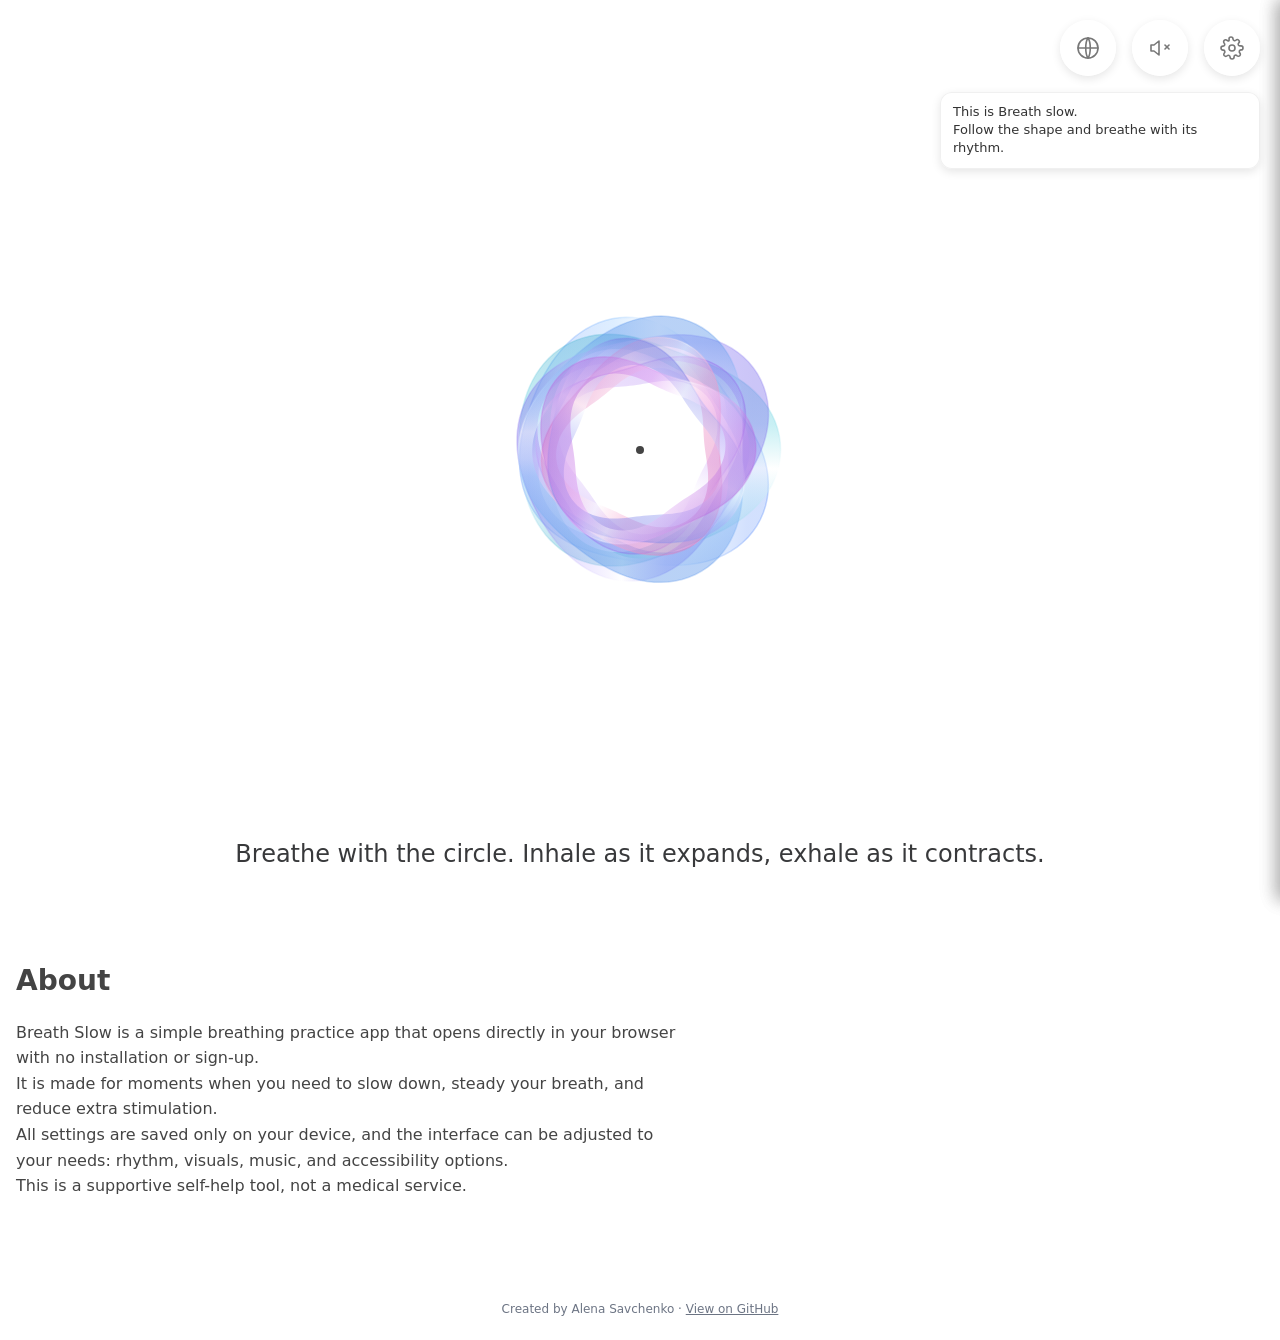
==== commit 556d0c18: "Add accessible breathing modes" ====
--- a/index.html
+++ b/index.html
@@ -8,7 +8,7 @@
   <meta name="viewport" content="width=device-width, initial-scale=1.0">
 
   <meta name="theme-color" content="#ffffff">
-  <link rel="stylesheet" href="./assets/css/styles.css">
+  <link rel="stylesheet" href="./assets/css/styles.css?v=modes-ui-1">
   <link rel="prefetch" href="./i18n/en/messages.txt" crossorigin>
   <link rel="prefetch" href="./i18n/en/ui.txt" crossorigin>
 
@@ -112,6 +112,87 @@
       <button id="settingsClose" class="settings-close" type="button" aria-label="Close settings">✕</button>
     </header>
     <div class="settings-content">
+      <details id="breathingModesSettings" class="other-settings breathing-modes-panel">
+        <summary id="i18n-settings-breathingMode-additional">Additional modes</summary>
+        <div class="other-settings-content">
+          <fieldset class="breathing-modes">
+            <legend id="i18n-settings-breathingMode-title" class="visually-hidden">Breathing mode</legend>
+
+        <div class="breathing-mode-option">
+          <label>
+            <input type="radio" name="breathingMode" value="default" checked>
+            <span>
+              <strong id="i18n-breathingMode-default-title">Regular breathing</strong>
+              <small id="i18n-breathingMode-default-short">A flexible mode: choose a comfortable pace and follow the circle.</small>
+            </span>
+          </label>
+          <details>
+            <summary id="i18n-breathingMode-default-more">Learn more</summary>
+            <p id="i18n-breathingMode-default-long">Slow, steady breathing can reduce overall arousal and coordinate the breath with natural heart-rate variation. Choose the pace that suits you.</p>
+          </details>
+        </div>
+
+        <div class="breathing-mode-option">
+          <label>
+            <input type="radio" name="breathingMode" value="long-exhale">
+            <span>
+              <strong id="i18n-breathingMode-longExhale-title">Long exhale</strong>
+              <small id="i18n-breathingMode-longExhale-short">For winding down and relaxing, especially after overload or before sleep.</small>
+            </span>
+          </label>
+          <details>
+            <summary id="i18n-breathingMode-longExhale-more">Learn more</summary>
+            <p id="i18n-breathingMode-longExhale-long">Heart rate usually slows during exhalation, so a longer exhale shifts the cycle toward relaxation. There are no holds: just a calm inhale and a longer exhale.</p>
+          </details>
+        </div>
+
+        <div class="breathing-mode-option">
+          <label>
+            <input type="radio" name="breathingMode" value="box">
+            <span>
+              <strong id="i18n-breathingMode-box-title">Box breathing</strong>
+              <small id="i18n-breathingMode-box-short">For stressful moments when you need to stay composed before a conversation, presentation, or difficult task.</small>
+            </span>
+          </label>
+          <details>
+            <summary id="i18n-breathingMode-box-more">Learn more</summary>
+            <p id="i18n-breathingMode-box-long">Four equal phases create a simple, predictable rhythm that asks for a little attention. It can help you settle while staying alert.</p>
+          </details>
+        </div>
+
+        <div class="breathing-mode-option">
+          <label>
+            <input type="radio" name="breathingMode" value="physiological-sigh">
+            <span>
+              <strong id="i18n-breathingMode-sigh-title">Physiological sigh</strong>
+              <small id="i18n-breathingMode-sigh-short">For a sudden wave of stress or anxiety: use a few cycles to release tension more quickly.</small>
+            </span>
+          </label>
+          <details>
+            <summary id="i18n-breathingMode-sigh-more">Learn more</summary>
+            <p id="i18n-breathingMode-sigh-long">A regular inhale is followed by a small top-up inhale and a long exhale, similar to a natural physiological sigh. This mode is intended mainly for a few cycles.</p>
+          </details>
+        </div>
+
+        <div class="breathing-mode-option">
+          <label>
+            <input type="radio" name="breathingMode" value="less-air">
+            <span>
+              <strong id="i18n-breathingMode-lessAir-title">Less air</strong>
+              <small id="i18n-breathingMode-lessAir-short">For hyperventilation, such as breathing too quickly or deeply during panic.</small>
+            </span>
+          </label>
+          <details>
+            <summary id="i18n-breathingMode-lessAir-more">Learn more</summary>
+            <p id="i18n-breathingMode-lessAir-long">During hyperventilation, excessive ventilation lowers CO₂, and the urge to inhale more deeply can keep the cycle going. The inhale here is intentionally small, followed by a pause after exhaling.</p>
+          </details>
+        </div>
+          </fieldset>
+        </div>
+      </details>
+
+      <hr>
+
       <h3 id="i18n-settings-breathingSpeed-title">Breathing speed</h3>
 
       <label for="speedSlider" class="slider-label">
@@ -134,6 +215,9 @@
       <p id="i18n-settings-breathsPerMinute-hint" class="slider-hint">
         Slow breathing (4–12 breaths/min) helps the nervous system calm down.<br>
         Watch the circles and move the slider until the rhythm feels comfortable.
+      </p>
+      <p id="i18n-settings-breathingSpeed-fixedHint" class="slider-hint" hidden>
+        This mode uses fixed timing. Choose Regular breathing to adjust BPM.
       </p>
 
       <hr>
@@ -335,8 +419,8 @@
   </footer>
 
   <!-- JS: сначала анимация, потом UI / i18n -->
-  <script defer src="./assets/js/breath.js"></script>
-  <script defer src="./assets/js/script.js"></script>
+  <script defer src="./assets/js/breath.js?v=modes-ui-1"></script>
+  <script defer src="./assets/js/script.js?v=modes-ui-1"></script>
 
 </body>
 </html>
--- a/assets/css/styles.css
+++ b/assets/css/styles.css
@@ -28,6 +28,13 @@
   --lang-btn-active-bg: #e6ecff;
   --lang-btn-active-border: #4a7bff;
 
+  --mode-card-bg: #ffffff;
+  --mode-card-hover-bg: #f8faff;
+  --mode-card-selected-bg: #eef2ff;
+  --mode-card-shadow: 0 5px 16px rgba(53, 68, 105, 0.07);
+  --mode-card-selected-shadow: 0 7px 20px rgba(74, 123, 255, 0.14);
+  --mode-details-bg: #f0f3fa;
+
   --slider-track: #ddd;
   --slider-thumb: #666;
   --hr-color: #e0e0e0;
@@ -63,6 +70,13 @@
   --lang-btn-border: rgba(255, 255, 255, 0.14);
   --lang-btn-active-bg: rgba(74, 123, 255, 0.2);
   --lang-btn-active-border: #82a3ff;
+
+  --mode-card-bg: #1f2838;
+  --mode-card-hover-bg: #263147;
+  --mode-card-selected-bg: #26375b;
+  --mode-card-shadow: 0 6px 18px rgba(0, 0, 0, 0.18);
+  --mode-card-selected-shadow: 0 7px 22px rgba(74, 123, 255, 0.2);
+  --mode-details-bg: #2b3548;
 
   --slider-track: #394862;
   --slider-thumb: #bfc9de;
@@ -89,6 +103,12 @@
   --lang-btn-border: rgba(0, 0, 0, 0.45);
   --lang-btn-active-bg: #e6edff;
   --lang-btn-active-border: #1a43c4;
+  --mode-card-bg: #ffffff;
+  --mode-card-hover-bg: #ffffff;
+  --mode-card-selected-bg: #e6edff;
+  --mode-card-shadow: none;
+  --mode-card-selected-shadow: none;
+  --mode-details-bg: #ffffff;
   --slider-track: #9f9f9f;
   --slider-thumb: #111111;
   --hr-color: rgba(0, 0, 0, 0.28);
@@ -113,6 +133,12 @@
   --lang-btn-border: rgba(255, 255, 255, 0.5);
   --lang-btn-active-bg: #1a2f6f;
   --lang-btn-active-border: #8fb2ff;
+  --mode-card-bg: #0a0d13;
+  --mode-card-hover-bg: #0a0d13;
+  --mode-card-selected-bg: #1a2f6f;
+  --mode-card-shadow: none;
+  --mode-card-selected-shadow: none;
+  --mode-details-bg: #0a0d13;
   --slider-track: #7d8596;
   --slider-thumb: #ffffff;
   --hr-color: rgba(255, 255, 255, 0.35);
@@ -341,7 +367,7 @@
   top: 0;
   right: 0;
   height: 100%;
-  width: min(320px, 80vw);
+  width: min(380px, 92vw);
   background: var(--panel-bg);
   box-shadow: var(--panel-shadow);
   transform: translateX(100%);
@@ -438,6 +464,163 @@
   font-size: 16px;
 }
 
+.breathing-modes {
+  border: 0;
+  padding: 0;
+  margin: 0;
+  min-width: 0;
+}
+
+.breathing-modes legend {
+  padding: 0;
+  margin: 0 0 12px;
+  color: var(--text-strong);
+  font-size: 16px;
+  font-weight: 600;
+}
+
+.breathing-mode-option {
+  border: 1px solid var(--lang-btn-border);
+  border-radius: 16px;
+  background: var(--mode-card-bg);
+  box-shadow: var(--mode-card-shadow);
+  margin-bottom: 12px;
+  overflow: hidden;
+  cursor: pointer;
+  transition: background 0.2s ease, border-color 0.2s ease, box-shadow 0.2s ease, transform 0.2s ease;
+}
+
+.breathing-mode-option:has(input:checked) {
+  border-color: var(--lang-btn-active-border);
+  background: var(--mode-card-selected-bg);
+  box-shadow: var(--mode-card-selected-shadow);
+}
+
+.breathing-mode-option:has(input:focus-visible) {
+  outline: 3px solid var(--switch-on-bg);
+  outline-offset: 2px;
+}
+
+@media (hover: hover) {
+  .breathing-mode-option:hover {
+    border-color: var(--lang-btn-active-border);
+    background: var(--mode-card-hover-bg);
+    transform: translateY(-1px);
+  }
+
+  .breathing-mode-option:has(input:checked):hover {
+    background: var(--mode-card-selected-bg);
+  }
+}
+
+.breathing-mode-option label {
+  display: flex;
+  align-items: flex-start;
+  gap: 12px;
+  padding: 15px 15px 12px;
+  cursor: pointer;
+}
+
+.breathing-mode-option input {
+  appearance: none;
+  display: grid;
+  place-content: center;
+  flex: 0 0 auto;
+  width: 21px;
+  height: 21px;
+  margin: 1px 0 0;
+  border: 2px solid var(--slider-thumb);
+  border-radius: 50%;
+  background: var(--mode-card-bg);
+  cursor: pointer;
+  transition: border-color 0.2s ease, background 0.2s ease;
+}
+
+.breathing-mode-option input::before {
+  content: '';
+  width: 11px;
+  height: 11px;
+  border-radius: 50%;
+  background: var(--switch-on-bg);
+  transform: scale(0);
+  transition: transform 0.16s ease;
+}
+
+.breathing-mode-option input:checked {
+  border-color: var(--switch-on-bg);
+  background: var(--switch-thumb);
+}
+
+.breathing-mode-option input:checked::before {
+  transform: scale(1);
+}
+
+.breathing-mode-option label span {
+  min-width: 0;
+}
+
+.breathing-mode-option strong,
+.breathing-mode-option small {
+  display: block;
+}
+
+.breathing-mode-option strong {
+  color: var(--text-strong);
+  font-size: 15px;
+  line-height: 1.3;
+}
+
+.breathing-mode-option small,
+.breathing-mode-option details p {
+  color: var(--text-muted);
+  font-size: 13px;
+  line-height: 1.45;
+}
+
+.breathing-mode-option small {
+  margin-top: 3px;
+}
+
+.breathing-mode-option details {
+  margin: 0 15px 14px 48px;
+}
+
+.breathing-mode-option details summary {
+  display: inline-flex;
+  align-items: center;
+  gap: 6px;
+  min-height: 30px;
+  box-sizing: border-box;
+  list-style: none;
+  cursor: pointer;
+  color: var(--text-main);
+  font-size: 12px;
+  font-weight: 600;
+  padding: 5px 10px;
+  border-radius: 999px;
+  background: var(--mode-details-bg);
+}
+
+.breathing-mode-option details summary::-webkit-details-marker {
+  display: none;
+}
+
+.breathing-mode-option details summary::after {
+  content: '›';
+  font-size: 16px;
+  line-height: 1;
+  transform: rotate(90deg);
+  transition: transform 0.2s ease;
+}
+
+.breathing-mode-option details[open] summary::after {
+  transform: rotate(-90deg);
+}
+
+.breathing-mode-option details p {
+  margin: 10px 2px 2px;
+}
+
 /* Ползунок */
 .slider-label {
   margin-bottom: 6px;
@@ -477,6 +660,16 @@
   cursor: pointer;
 }
 
+.slider:disabled {
+  cursor: not-allowed;
+  opacity: 0.48;
+}
+
+.slider:disabled::-webkit-slider-thumb,
+.slider:disabled::-moz-range-thumb {
+  cursor: not-allowed;
+}
+
 .slider-hint {
   font-size: 12px;
   color: var(--text-muted);
@@ -499,7 +692,7 @@
   margin-bottom: 10px;
 }
 
-.other-settings summary {
+.other-settings > summary {
   list-style: none;
   cursor: pointer;
   font-size: 15px;
@@ -508,18 +701,18 @@
   padding: 12px 0;
 }
 
-.other-settings summary::-webkit-details-marker {
+.other-settings > summary::-webkit-details-marker {
   display: none;
 }
 
-.other-settings summary::after {
+.other-settings > summary::after {
   content: '▾';
   float: right;
   opacity: 0.8;
   transition: transform 0.2s ease;
 }
 
-.other-settings[open] summary::after {
+.other-settings[open] > summary::after {
   transform: rotate(180deg);
 }
 
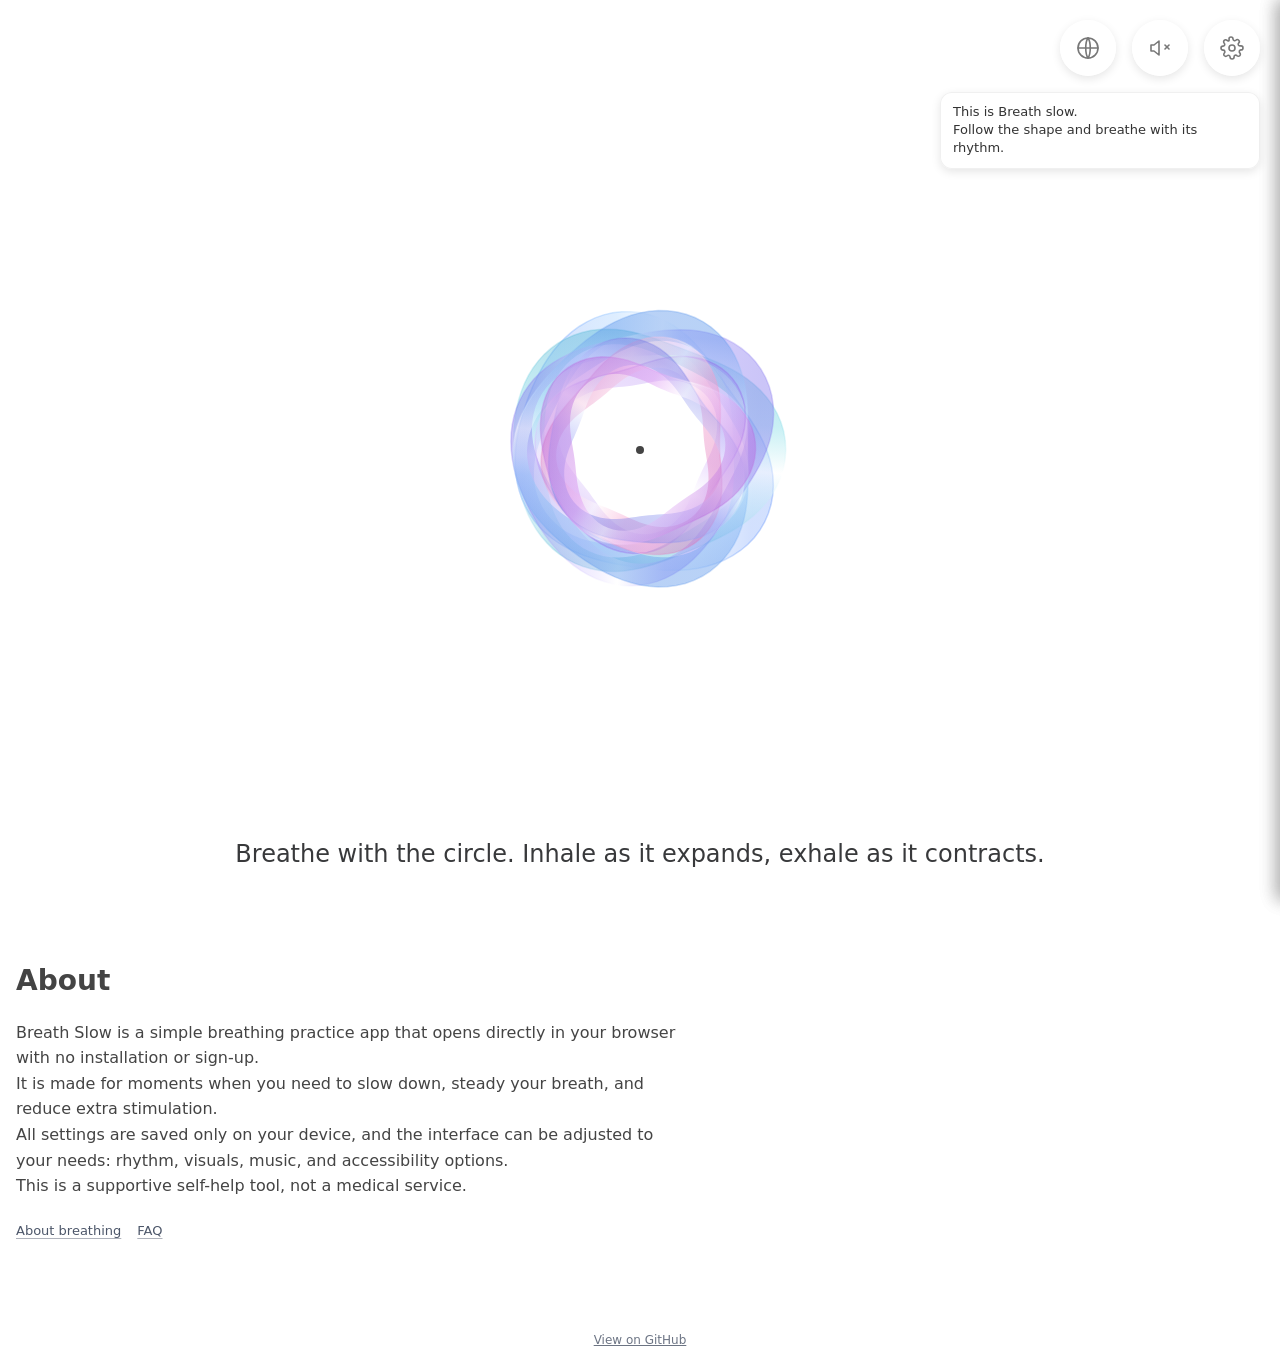
==== commit 9dec1db3: "Release 1.01.03" ====
--- a/index.html
+++ b/index.html
@@ -1,14 +1,14 @@
 <!DOCTYPE html>
-<!-- BreathSlow by Alena Savchenko | APP_VERSION: 1.01.02 -->
-<html lang="en">
+<!-- BreathSlow by Alena Savchenko | APP_VERSION: 1.01.03 -->
+<html lang="en" class="i18n-pending">
 <head>
   <meta charset="UTF-8">
-  <meta http-equiv="Content-Security-Policy" content="default-src 'self'; base-uri 'self'; object-src 'none'; script-src 'self' https://breathe-slow.app 'sha256-j3PZd+RSrgcG5TVnEuK0yQ0I3qrVEpvuKPFaSRH3eew='; style-src 'self' https://breathe-slow.app; img-src 'self' data:; font-src 'self'; media-src 'self'; connect-src 'self'; form-action 'self'; frame-src 'none'; worker-src 'self'">
+  <meta http-equiv="Content-Security-Policy" content="default-src 'self'; base-uri 'self'; object-src 'none'; script-src 'self' https://breathe-slow.app 'sha256-j3PZd+RSrgcG5TVnEuK0yQ0I3qrVEpvuKPFaSRH3eew='; style-src 'self' https://breathe-slow.app 'sha256-QsekSOyZYPN6DRfVvekTt1rVNWO+JuKD6HgRohD9l/4='; img-src 'self' data:; font-src 'self'; media-src 'self'; connect-src 'self'; form-action 'self'; frame-src 'none'; worker-src 'self'">
 
   <meta name="viewport" content="width=device-width, initial-scale=1.0">
 
   <meta name="theme-color" content="#ffffff">
-  <link rel="stylesheet" href="./assets/css/styles.css?v=modes-ui-1">
+  <link rel="stylesheet" href="./assets/css/styles.css?v=content-pages-2">
   <link rel="prefetch" href="./i18n/en/messages.txt" crossorigin>
   <link rel="prefetch" href="./i18n/en/ui.txt" crossorigin>
 
@@ -48,6 +48,24 @@
 </head>
 
 <body>
+
+  <noscript>
+    <style>.app-load-fallback { display: none !important; }</style>
+    <section class="startup-message startup-message-noscript" aria-labelledby="noscript-title">
+      <div class="startup-message-card">
+        <h1 id="noscript-title">JavaScript is required</h1>
+        <p>Breath Slow needs JavaScript to run the breathing animation and controls. Please enable JavaScript and reload the page.</p>
+      </div>
+    </section>
+  </noscript>
+
+  <section id="appLoadFallback" class="startup-message app-load-fallback" role="status" aria-live="polite" aria-labelledby="app-load-title">
+    <div class="startup-message-card">
+      <h1 id="app-load-title">Breath Slow could not start</h1>
+      <p>Please refresh the page and try again.</p>
+      <a href="./">Refresh page</a>
+    </div>
+  </section>
 
   <!-- Кнопка выбора языка -->
   <button id="langToggle" class="lang-toggle" aria-label="Choose language" type="button">
@@ -378,6 +396,11 @@
 
         </div>
       </details>
+
+      <nav class="resource-links resource-links-settings" aria-label="Learn more">
+        <a id="i18n-resources-settings-breathing" href="./eng/about-breathing.html">About breathing</a>
+        <a id="i18n-resources-settings-faq" href="./eng/faq.html">FAQ</a>
+      </nav>
     </div>
   </aside>
 
@@ -410,17 +433,20 @@
         All settings are saved only on your device, and the interface can be adjusted to your needs: rhythm, visuals, music, and accessibility options.
         This is a supportive self-help tool, not a medical service.
       </p>
+      <nav class="resource-links resource-links-about" aria-label="Learn more">
+        <a id="i18n-resources-about-breathing" href="./eng/about-breathing.html">About breathing</a>
+        <a id="i18n-resources-about-faq" href="./eng/faq.html">FAQ</a>
+      </nav>
     </div>
   </main>
 
   <footer class="app-footer">
-    <span id="i18n-footer-created-by">Created by Alena Savchenko</span> ·
     <a id="i18n-footer-view-github" href="https://github.com/alena-savchenko/breathe" target="_blank" rel="noopener noreferrer">View on GitHub</a>
   </footer>
 
   <!-- JS: сначала анимация, потом UI / i18n -->
-  <script defer src="./assets/js/breath.js?v=modes-ui-1"></script>
-  <script defer src="./assets/js/script.js?v=modes-ui-1"></script>
+  <script defer src="./assets/js/breath.js?v=modes-ui-2"></script>
+  <script defer src="./assets/js/script.js?v=content-pages-2"></script>
 
 </body>
 </html>
--- a/assets/css/styles.css
+++ b/assets/css/styles.css
@@ -162,6 +162,13 @@
   color: var(--text-strong);
 }
 
+/* Keep localized fallback copy out of view while the breathing scene starts. */
+html.i18n-pending #breathText,
+html.i18n-pending .description,
+html.i18n-pending .app-footer {
+  visibility: hidden;
+}
+
 body,
 button,
 input,
@@ -176,6 +183,81 @@
 
 body {
   position: relative;
+}
+
+#mainContent,
+.app-footer {
+  background: var(--page-bg);
+}
+
+.startup-message {
+  position: fixed;
+  inset: 0;
+  z-index: 100;
+  display: grid;
+  place-items: center;
+  box-sizing: border-box;
+  padding: 24px;
+  background: var(--page-bg);
+  color: var(--text-main);
+}
+
+.startup-message-card {
+  width: min(440px, 100%);
+  box-sizing: border-box;
+  padding: 28px;
+  border: 1px solid var(--panel-divider);
+  border-radius: 20px;
+  background: var(--panel-bg);
+  box-shadow: var(--control-shadow);
+  text-align: center;
+}
+
+.startup-message h1 {
+  margin: 0 0 12px;
+  color: var(--text-strong);
+  font-size: clamp(24px, 6vw, 32px);
+  line-height: 1.2;
+}
+
+.startup-message p {
+  margin: 0;
+  font-size: 16px;
+  line-height: 1.55;
+}
+
+.startup-message a {
+  display: inline-block;
+  margin-top: 20px;
+  padding: 10px 18px;
+  border-radius: 999px;
+  background: var(--switch-on-bg);
+  color: #ffffff;
+  font-weight: 600;
+  text-decoration: none;
+}
+
+.app-load-fallback {
+  visibility: hidden;
+  opacity: 0;
+  pointer-events: none;
+  animation: reveal-startup-message 0.2s ease 4s forwards;
+}
+
+.startup-message[hidden] {
+  display: none;
+}
+
+.startup-message-noscript {
+  z-index: 110;
+}
+
+@keyframes reveal-startup-message {
+  to {
+    visibility: visible;
+    opacity: 1;
+    pointer-events: auto;
+  }
 }
 
 /* Текст над анимацией */
@@ -831,17 +913,43 @@
   font-size: 12px;
   line-height: 1.45;
   color: var(--text-muted);
-  opacity: 0.82;
 }
 
 .app-footer a {
   color: inherit;
   text-decoration-color: currentColor;
+  opacity: 0.82;
 }
 
 .app-footer a:hover,
 .app-footer a:focus-visible {
   opacity: 1;
+}
+
+.resource-links {
+  display: flex;
+  flex-wrap: wrap;
+  gap: 8px 16px;
+}
+
+.resource-links a {
+  color: var(--text-muted);
+  font-size: 13px;
+  text-decoration-color: color-mix(in srgb, currentColor 45%, transparent);
+  text-underline-offset: 3px;
+}
+
+.resource-links a:hover,
+.resource-links a:focus-visible {
+  color: var(--text-strong);
+}
+
+.resource-links-settings {
+  padding: 4px 4px 2px;
+}
+
+.resource-links-about {
+  margin-top: 22px;
 }
 
 body.large-text .settings-header h2 {
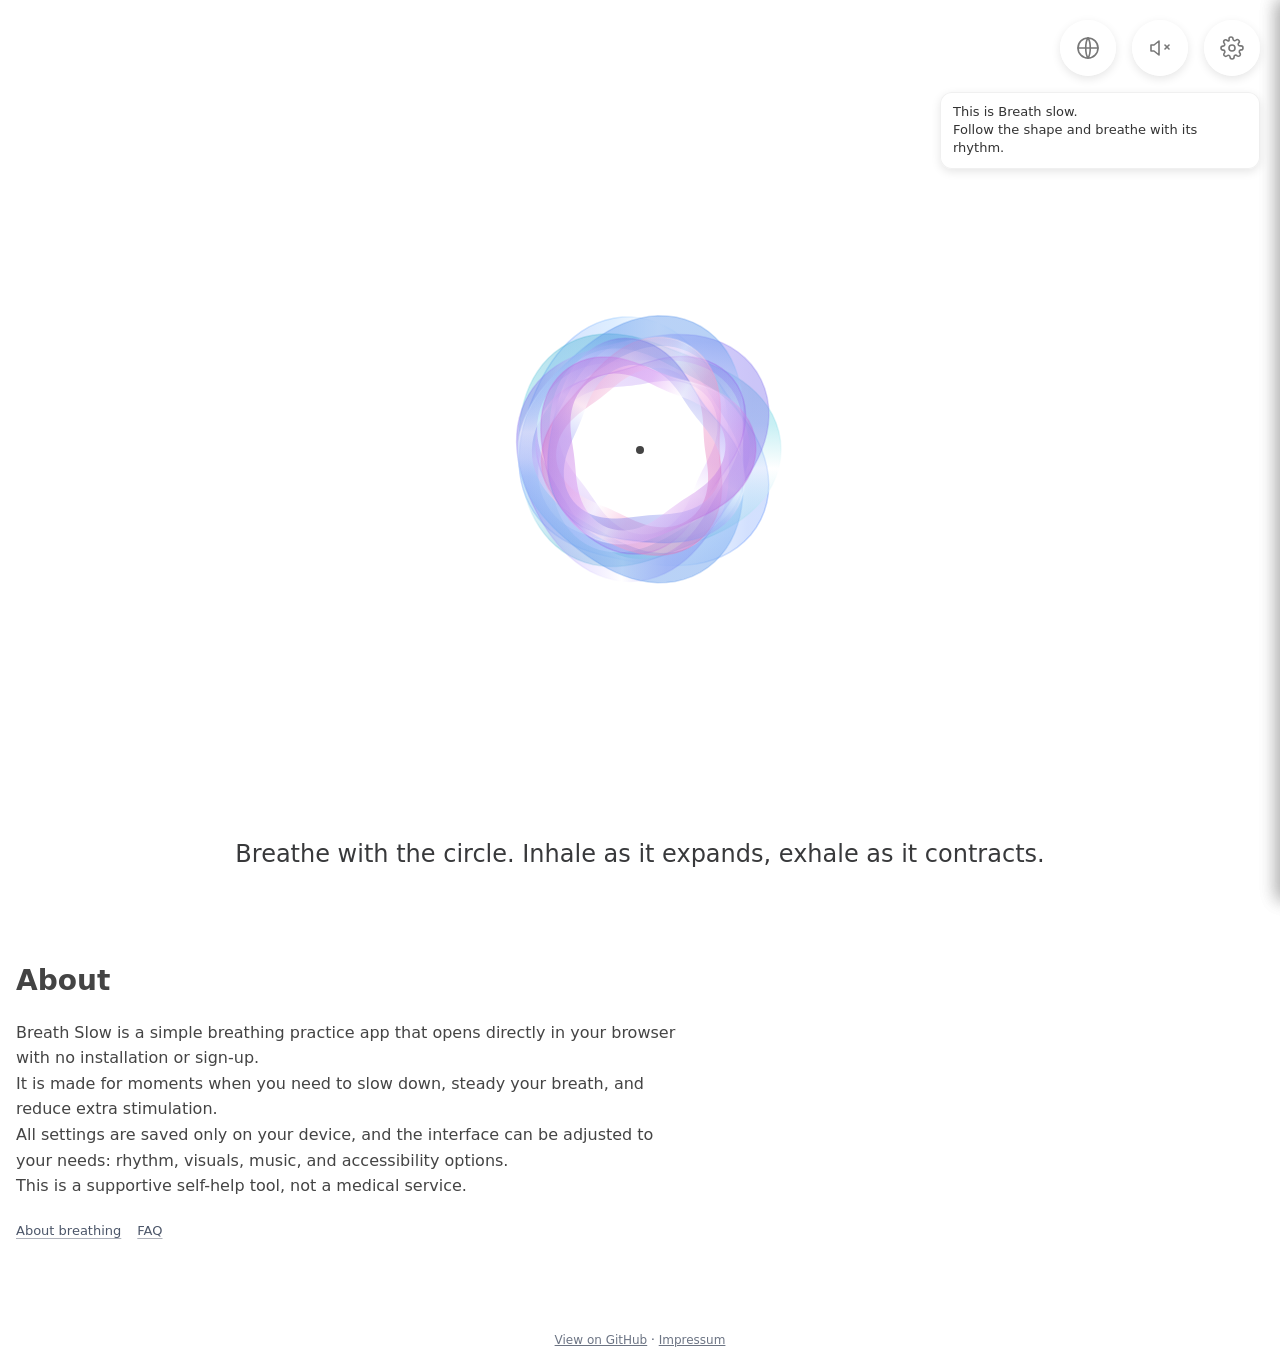
==== commit 4d7fef5c: "Add Impressum page and sitewide links" ====
--- a/index.html
+++ b/index.html
@@ -442,6 +442,8 @@
 
   <footer class="app-footer">
     <a id="i18n-footer-view-github" href="https://github.com/alena-savchenko/breathe" target="_blank" rel="noopener noreferrer">View on GitHub</a>
+    <span aria-hidden="true"> · </span>
+    <a href="./impressum.html">Impressum</a>
   </footer>
 
   <!-- JS: сначала анимация, потом UI / i18n -->
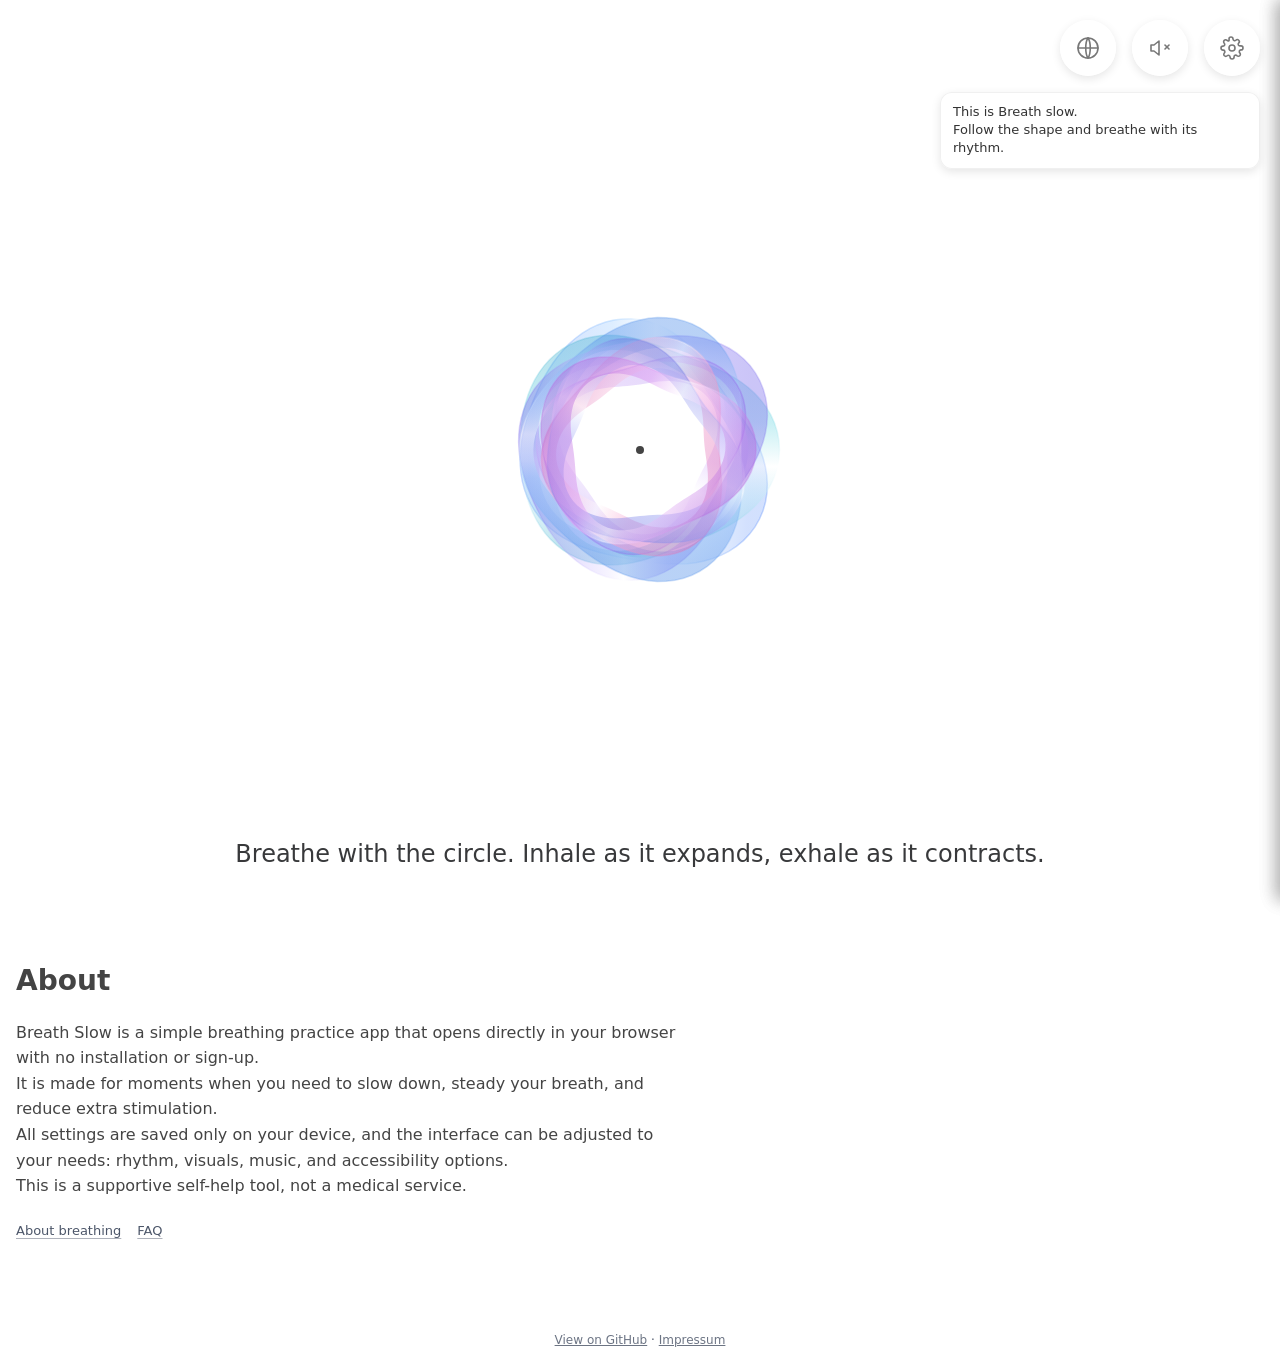
==== commit 46b16657: "Release 1.01.04" ====
--- a/index.html
+++ b/index.html
@@ -1,5 +1,5 @@
 <!DOCTYPE html>
-<!-- BreathSlow by Alena Savchenko | APP_VERSION: 1.01.03 -->
+<!-- BreathSlow by Alena Savchenko | APP_VERSION: 1.01.04 -->
 <html lang="en" class="i18n-pending">
 <head>
   <meta charset="UTF-8">
